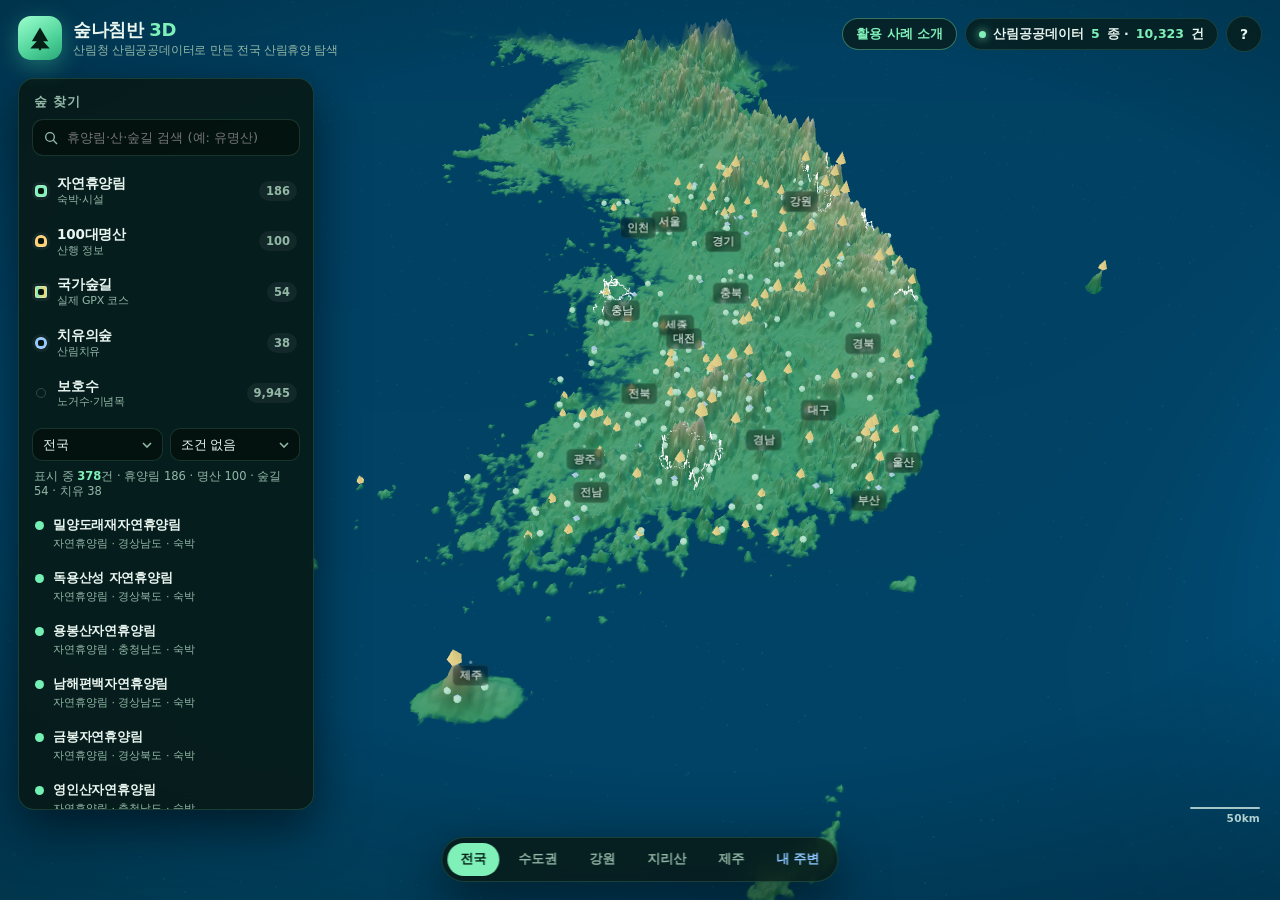
==== index.html @ 2f7f3344 "숲나침반 3D — 산림공공데이터 5종 기반 전국 산림휴양 3D 탐색 서비스" ====
<!DOCTYPE html>
<html lang="ko">
<head>
<meta charset="utf-8">
<meta name="viewport" content="width=device-width,initial-scale=1,viewport-fit=cover">
<title>숲나침반 3D — 전국 산림휴양 자원 탐색 | 산림공공데이터</title>
<meta name="description" content="산림청 산림공공데이터(자연휴양림·100대명산·치유의숲·국가숲길·보호수)를 실제 지형 위 3D 지도로 탐색하는 공공데이터 활용 서비스. 전국 1만여 건의 산림휴양 자원을 한 화면에서 비교하고 주변 숲을 찾아보세요.">
<meta name="theme-color" content="#06120e">
<meta property="og:title" content="숲나침반 3D — 전국 산림휴양 자원 탐색">
<meta property="og:description" content="산림청 산림공공데이터 5종, 전국 10,300여 건을 실제 지형 위 3D로. 휴양림·100대명산·치유의숲·국가숲길·보호수 탐색 서비스.">
<meta property="og:type" content="website">
<link rel="icon" href="data:image/svg+xml,%3Csvg xmlns='http://www.w3.org/2000/svg' viewBox='0 0 64 64'%3E%3Crect width='64' height='64' rx='14' fill='%230b1f18'/%3E%3Cpath d='M32 10 46 32H38l10 16H16l10-16h-8z' fill='%237ff0b8'/%3E%3C/svg%3E">
<link rel="stylesheet" href="styles.css">
</head>
<body>
<div id="app">
  <canvas id="scene" aria-label="대한민국 산림휴양 자원 3D 지도" role="img"></canvas>

  <header class="topbar">
    <div class="brand">
      <span class="brand-mark" aria-hidden="true">
        <svg viewBox="0 0 32 32" width="26" height="26"><path d="M16 3 26 20h-6l8 9H4l8-9H6z" fill="currentColor"/><rect x="14.6" y="27" width="2.8" height="4" fill="currentColor"/></svg>
      </span>
      <span class="brand-text">
        <b>숲나침반 <i>3D</i></b>
        <small>산림청 산림공공데이터로 만든 전국 산림휴양 탐색</small>
      </span>
    </div>
    <div class="top-actions">
      <button id="btnCase" class="chip chip-case" type="button">활용 사례 소개</button>
      <button id="btnData" class="chip chip-data" type="button">
        <span class="dot"></span><span class="chip-long">산림공공데이터 </span><b id="dataCountTop">5</b>종 · <b id="rowCountTop">10,300</b>건
      </button>
      <button id="btnHelp" class="chip" type="button" title="사용법">?</button>
    </div>
  </header>

  <aside id="panel" class="panel">
    <div class="panel-head">
      <h2>숲 찾기</h2>
      <button id="panelClose" class="icon-btn only-mobile" type="button" aria-label="닫기">✕</button>
    </div>

    <div class="search">
      <svg viewBox="0 0 24 24" width="16" height="16" aria-hidden="true"><circle cx="10.5" cy="10.5" r="6.5" fill="none" stroke="currentColor" stroke-width="2"/><path d="M15.5 15.5 21 21" stroke="currentColor" stroke-width="2"/></svg>
      <input id="search" type="search" placeholder="휴양림·산·숲길 검색 (예: 유명산)" autocomplete="off">
    </div>

    <div class="layer-block" id="layers">
      <label class="layer" data-kind="hyuyang">
        <input type="checkbox" checked><span class="sw sw-hyuyang"></span>
        <span class="ly-name">자연휴양림<em>숙박·시설</em></span><span class="ly-count" id="cntHyuyang">0</span>
      </label>
      <label class="layer" data-kind="myeongsan">
        <input type="checkbox" checked><span class="sw sw-myeongsan"></span>
        <span class="ly-name">100대명산<em>산행 정보</em></span><span class="ly-count" id="cntMyeongsan">0</span>
      </label>
      <label class="layer" data-kind="trail">
        <input type="checkbox" checked><span class="sw sw-trail"></span>
        <span class="ly-name">국가숲길<em>실제 GPX 코스</em></span><span class="ly-count" id="cntTrail">0</span>
      </label>
      <label class="layer" data-kind="healing">
        <input type="checkbox" checked><span class="sw sw-healing"></span>
        <span class="ly-name">치유의숲<em>산림치유</em></span><span class="ly-count" id="cntHealing">0</span>
      </label>
      <label class="layer" data-kind="tree">
        <input type="checkbox"><span class="sw sw-tree"></span>
        <span class="ly-name">보호수<em>노거수·기념목</em></span><span class="ly-count" id="cntTree">0</span>
      </label>
    </div>

    <div class="filter-row">
      <select id="sido" aria-label="시도 선택"><option value="">전국</option></select>
      <select id="extra" aria-label="추가 조건">
        <option value="">조건 없음</option>
      </select>
    </div>

    <div class="stat-line"><span id="statText">불러오는 중…</span></div>

    <ul id="resultList" class="results" aria-label="검색 결과"></ul>
  </aside>

  <div class="panel-toggle only-mobile">
    <button id="panelOpen" type="button">☰ 숲 찾기</button>
  </div>

  <section id="detail" class="detail" hidden aria-live="polite">
    <button id="detailClose" class="icon-btn" type="button" aria-label="닫기">✕</button>
    <div id="detailBody"></div>
  </section>

  <div class="presets" role="group" aria-label="카메라 이동">
    <button type="button" data-preset="all" class="active">전국</button>
    <button type="button" data-preset="capital">수도권</button>
    <button type="button" data-preset="gangwon">강원</button>
    <button type="button" data-preset="jiri">지리산</button>
    <button type="button" data-preset="jeju">제주</button>
    <button type="button" data-preset="me" class="me">내 주변</button>
  </div>

  <div id="hint" class="hint">드래그로 회전 · 휠/핀치로 확대 · 표식을 눌러 실제 데이터 확인</div>
  <div id="labels" class="labels" aria-hidden="true"></div>
  <div id="scalebar" class="scalebar"><i></i><b>100km</b></div>
  <div class="vignette" aria-hidden="true"></div>
  <div id="tooltip" class="tooltip" hidden></div>
  <div id="toast" class="toast" hidden></div>

  <div id="dataModal" class="modal" hidden>
    <div class="modal-card">
      <button id="dataClose" class="icon-btn" type="button" aria-label="닫기">✕</button>
      <h2>이 서비스에 쓴 산림공공데이터</h2>
      <p class="modal-sub">모든 수치는 원본 공개 데이터에서 직접 집계했습니다. 지형은 실제 표고(DEM)를 3D로 옮겼습니다.</p>
      <div id="dataList" class="data-list"></div>
      <p class="modal-foot">출처: 공공데이터포털(data.go.kr) · 산림청 개방데이터 · 이용조건: 공공누리 출처표시(제1유형) 기준 준수</p>
    </div>
  </div>

  <div id="caseModal" class="modal" hidden>
    <div class="modal-card">
      <button id="caseClose" class="icon-btn" type="button" aria-label="닫기">✕</button>
      <span class="modal-kicker">산림공공데이터 활용 사례 · 서비스형</span>
      <h2>숲나침반 3D</h2>
      <p class="modal-sub">산림청 산림공공데이터 5종을 실제 지형 위에 올려, 전국 산림휴양 자원을 한 화면에서 비교·탐색하는 웹 서비스입니다. 설치 없이 브라우저에서 바로 동작하며, 서버·유료 API 없이 정적 호스팅으로 운영됩니다.</p>

      <h4 class="case-h">활용한 데이터와 방식</h4>
      <ul class="case-list">
        <li><b>전국휴양림표준데이터</b>(표준데이터) — 186개 휴양림의 좌표·면적·수용인원·입장료·숙박가능여부·주요시설·관리기관·문의를 지도 표식과 상세 카드로</li>
        <li><b>숲나들e 100대명산 정보</b>(CSV) — 100개 산의 좌표·높이·난이도·산행시간·산행코스·교통을 표식과 상세로</li>
        <li><b>전국 치유의숲 좌표</b>(SHP 공간정보) — 38개 치유의숲 좌표를 지도에 투영</li>
        <li><b>국가숲길 코스</b>(GPX <b id="caseTrail">54</b>트랙) — 실제 GPS 궤적을 지형 위 3D 라인으로 그리고 구간 거리·누적 상승·고도 프로필을 계산</li>
        <li><b>전국보호수표준데이터</b>(표준데이터) — 9,945그루 노거수의 수종·수령·규격·소재지를 레이어로, 300년 이상 필터</li>
      </ul>
      <p class="case-p">파일데이터(CSV·JSON·SHP)와 공간데이터(GPX)를 내려받아 브라우저에서 직접 파싱합니다. 좌표계가 다른 SHP(UTM-K)는 WGS84로 변환했고, 등산로·산 정보는 원본 좌표를 그대로 씁니다.</p>

      <h4 class="case-h">활용 내용과 효과</h4>
      <ul class="case-list">
        <li><b>흩어져 있던 4개 사이트를 한 화면으로.</b> 숲나들e·산림청·지자체 자료를 각각 검색해야 했던 휴양림·명산·치유의숲·숲길을 한 지도에서 함께 비교합니다.</li>
        <li><b>“어디로 갈까”를 지도 위에서 5초에.</b> 시도·숙박가능·입장료 무료·난이도·보호수 수령 필터로 조건에 맞는 숲만 남기고, 표식을 누르면 원본 값이 그대로 열립니다.</li>
        <li><b>거리·고도를 실제 지형으로.</b> 실제 표고(DEM) 위에 표식을 올려 해발·산세를 눈으로 확인하고, 숲길은 구간 거리와 고도 그래프까지 자동 계산합니다.</li>
        <li><b>아이와 함께 가는 가족에게.</b> 숙박 가능한 휴양림과 난이도 낮은 명산을 한 번에 걸러 가족 나들이 후보를 좁힐 수 있습니다.</li>
        <li><b>운영 부담 0원.</b> 정적 파일만으로 동작해 서버·API 키·유지비가 없고, 스마트폰 브라우저에서도 같은 화면을 씁니다.</li>
      </ul>

      <h4 class="case-h">데이터 이용자 관점의 개선 아이디어</h4>
      <ul class="case-list">
        <li><b>등산로 표준데이터에 좌표를.</b> 전국등산로표준데이터(404개 노선)는 산명·난이도·거리는 있지만 경로 좌표가 없어 지도에 그릴 수 없습니다. GPX·SHP 링크 컬럼을 표준 항목으로 넣어 주시면 노선 단위 탐색이 가능해집니다.</li>
        <li><b>휴양림 표준데이터의 좌표·갱신 정합성.</b> 186건 중 일부는 좌표 정밀도가 낮거나 갱신일이 오래되어, 위치 정확도 확인(지오코딩 검증)과 기준일자 필수화가 필요합니다.</li>
        <li><b>데이터 간 식별자 연결.</b> 휴양림·명산·숲길이 서로 다른 코드 체계를 써서 같은 숲을 함께 묶기 어렵습니다. 기관 코드 체계를 공유하면 “이 산 근처 휴양림·숲길” 같은 결합 서비스가 쉬워집니다.</li>
        <li><b>실시간 정보의 파일 제공.</b> 산불·산사태·입산통제 정보가 API 키 발급 없이도 파일로 주기 갱신되면, 본 서비스처럼 키 없는 정적 서비스에서도 안전 정보를 함께 보여줄 수 있습니다.</li>
      </ul>
      <p class="modal-foot">기획·개발 김재동 · 2026.11 · 데이터 출처: 공공데이터포털(data.go.kr), 산림청 개방데이터 · 이용조건: 공공누리 출처표시</p>
    </div>
  </div>

  <div id="helpModal" class="modal" hidden>
    <div class="modal-card narrow">
      <button id="helpClose" class="icon-btn" type="button" aria-label="닫기">✕</button>
      <h2>숲나침반 3D 사용법</h2>
      <p class="modal-sub">산림청 산림공공데이터로 만든 전국 산림휴양 탐색 지도입니다.</p>
      <ol class="help-list">
        <li><b>지도를 돌려 보세요.</b> 드래그로 회전, 휠·두 손가락으로 확대합니다.</li>
        <li><b>표식을 누르면</b> 실제 공개데이터 값(시설·요금·난이도·산행코스·수령)이 열립니다.</li>
        <li><b>왼쪽에서 레이어와 시도를 좁히면</b> 지도와 목록이 함께 걸러집니다.</li>
        <li><b>국가숲길</b>은 실제 GPX 트랙을 지형에 얹었습니다. 눌러서 코스별 거리·누적 상승·고도 그래프를 보세요.</li>
        <li><b>내 주변</b>은 브라우저 위치 권한을 허용할 때 50km 안의 숲을 찾아 줍니다.</li>
      </ol>
      <p class="modal-foot">데이터 기준일은 항목별로 표시되며, 원본은 공공데이터포털에서 갱신됩니다.</p>
    </div>
  </div>

  <noscript><p class="noscript">이 서비스는 WebGL 3D 지도를 사용합니다. JavaScript를 켜 주세요.</p></noscript>
</div>
<script src="vendor/three.min.js"></script>
<script src="app.js"></script>
</body>
</html>
---- styles.css ----
:root{
  --bg:#05100c;
  --bg2:#0a1d16;
  --panel:rgba(8,24,19,.86);
  --panel-solid:#081813;
  --line:rgba(122,232,182,.16);
  --line-strong:rgba(122,232,182,.34);
  --text:#e9f6ef;
  --muted:#93b8a6;
  --mint:#7ff0b8;
  --mint-dim:#4fbf8d;
  --gold:#ffcf6e;
  --blue:#8ec6ff;
  --tree:#cdef9a;
  --radius:16px;
  --shadow:0 18px 50px rgba(0,0,0,.55);
  --font:-apple-system,BlinkMacSystemFont,"Apple SD Gothic Neo","Malgun Gothic","맑은 고딕",Pretendard,"Noto Sans KR",system-ui,sans-serif;
}
*{box-sizing:border-box}
[hidden]{display:none!important}
html,body{height:100%}
body{
  margin:0;background:
    radial-gradient(1200px 700px at 68% -10%, #123528 0%, transparent 60%),
    radial-gradient(900px 600px at 8% 100%, #0d2a20 0%, transparent 65%),
    linear-gradient(180deg,#061410 0%, #04100b 100%);
  color:var(--text);font-family:var(--font);-webkit-font-smoothing:antialiased;
  overflow:hidden;
}
#app{position:fixed;inset:0;overflow:hidden}
#scene{position:absolute;inset:0;width:100%;height:100%;display:block;touch-action:none;cursor:grab}
#scene:active{cursor:grabbing}

/* ------- top bar ------- */
.topbar{
  position:absolute;top:0;left:0;right:0;display:flex;justify-content:space-between;align-items:flex-start;
  padding:16px 18px;pointer-events:none;z-index:20;
}
.topbar>*{pointer-events:auto}
.brand{display:flex;gap:11px;align-items:center}
.brand-mark{
  width:44px;height:44px;border-radius:13px;display:grid;place-items:center;color:#042016;
  background:linear-gradient(150deg,#9dffcd,#4fd39a 60%,#2aa877);box-shadow:0 6px 22px rgba(80,220,160,.35);
}
.brand-text{display:flex;flex-direction:column;line-height:1.22}
.brand-text b{font-size:18px;letter-spacing:-.4px}
.brand-text b i{font-style:normal;color:var(--mint);font-weight:800}
.brand-text small{color:var(--muted);font-size:11.5px;letter-spacing:-.2px;margin-top:2px}
.top-actions{display:flex;gap:8px;align-items:center}
.chip{
  appearance:none;border:1px solid var(--line);background:rgba(8,26,20,.72);color:var(--text);
  padding:9px 13px;border-radius:999px;font:600 12.5px/1 var(--font);cursor:pointer;
  backdrop-filter:blur(10px);transition:.18s;display:inline-flex;align-items:center;gap:7px;
}
.chip:hover{border-color:var(--line-strong);background:rgba(14,42,32,.85)}
.chip b{color:var(--mint)}
.chip-data .dot{width:7px;height:7px;border-radius:50%;background:var(--mint);box-shadow:0 0 10px var(--mint)}
#btnHelp{width:36px;height:36px;justify-content:center;padding:0;font-size:14px}

/* ------- left panel ------- */
.panel{
  position:absolute;left:18px;top:78px;width:296px;max-height:calc(100% - 168px);
  background:var(--panel);border:1px solid var(--line);border-radius:var(--radius);
  box-shadow:var(--shadow);backdrop-filter:blur(16px);z-index:18;
  display:flex;flex-direction:column;overflow:hidden;
}
.panel-head{display:flex;align-items:center;justify-content:space-between;padding:14px 15px 8px}
.panel-head h2{margin:0;font-size:13px;letter-spacing:.06em;color:var(--muted);font-weight:700;text-transform:uppercase}
.icon-btn{
  appearance:none;border:1px solid var(--line);background:rgba(255,255,255,.03);color:var(--muted);
  width:28px;height:28px;border-radius:9px;cursor:pointer;font-size:13px;line-height:1;display:grid;place-items:center;
}
.icon-btn:hover{color:var(--text);border-color:var(--line-strong)}
.search{position:relative;margin:0 13px 10px}
.search svg{position:absolute;left:11px;top:50%;transform:translateY(-50%);color:var(--muted)}
.search input{
  width:100%;padding:10px 10px 10px 34px;border-radius:11px;border:1px solid var(--line);
  background:rgba(3,15,11,.7);color:var(--text);font:500 13px var(--font);outline:none;
}
.search input:focus{border-color:var(--mint-dim);box-shadow:0 0 0 3px rgba(127,240,184,.1)}
.layer-block{padding:0 8px;display:flex;flex-direction:column;gap:1px}
.layer{
  display:flex;align-items:center;gap:10px;padding:9px 8px;border-radius:11px;cursor:pointer;transition:.15s;
}
.layer:hover{background:rgba(127,240,184,.06)}
.layer input{appearance:none;width:0;height:0;position:absolute}
.sw{width:12px;height:12px;border-radius:4px;border:1px solid rgba(255,255,255,.28);position:relative;flex:0 0 auto;transition:.15s}
.layer input:checked+.sw{box-shadow:0 0 0 3px rgba(255,255,255,.05)}
.layer input:checked+.sw::after{content:"";position:absolute;inset:2px;border-radius:2px;background:#04140e}
.sw-hyuyang{background:var(--mint)}
.sw-myeongsan{background:var(--gold);border-radius:50% 50% 4px 4px}
.sw-trail{background:linear-gradient(90deg,#7ff0b8,#ffcf6e);border-radius:2px}
.sw-healing{background:var(--blue);border-radius:50%}
.sw-tree{background:var(--tree);border-radius:50%;transform:scale(.82)}
.layer input:not(:checked)+.sw{background:transparent!important;border-color:rgba(255,255,255,.22)}
.layer input:not(:checked)+.sw::after{display:none}
.ly-name{display:flex;flex-direction:column;font-size:13.5px;font-weight:600;line-height:1.25;flex:1;letter-spacing:-.2px}
.ly-name em{font-style:normal;font-size:11px;color:var(--muted);font-weight:500;margin-top:1px}
.ly-count{font:600 11.5px var(--font);color:var(--muted);background:rgba(255,255,255,.05);padding:3px 7px;border-radius:999px}
.filter-row{display:flex;gap:7px;padding:10px 13px 6px}
.filter-row select{
  flex:1;min-width:0;appearance:none;background:rgba(3,15,11,.75) url("data:image/svg+xml,%3Csvg xmlns='http://www.w3.org/2000/svg' width='10' height='6'%3E%3Cpath d='M1 1l4 4 4-4' stroke='%2393b8a6' fill='none' stroke-width='1.6'/%3E%3C/svg%3E") no-repeat right 10px center;
  border:1px solid var(--line);color:var(--text);border-radius:10px;padding:8px 24px 8px 10px;font:500 12.5px var(--font);
}
.filter-row select:focus{outline:none;border-color:var(--mint-dim)}
.stat-line{padding:2px 15px 8px;font:500 11.5px var(--font);color:var(--muted)}
.stat-line b{color:var(--mint);font-weight:700}
.results{list-style:none;margin:0;padding:0 8px 12px;overflow:auto;flex:1;min-height:0}
.results li{
  display:flex;gap:9px;align-items:flex-start;padding:9px 8px;border-radius:10px;cursor:pointer;transition:.14s;
}
.results li:hover{background:rgba(127,240,184,.08)}
.results .r-dot{width:9px;height:9px;border-radius:50%;margin-top:5px;flex:0 0 auto}
.results .r-main{min-width:0;flex:1}
.results .r-name{display:block;font-size:13px;font-weight:600;letter-spacing:-.2px;white-space:nowrap;overflow:hidden;text-overflow:ellipsis}
.results .r-sub{display:block;font-size:11px;color:var(--muted);margin-top:2px;white-space:nowrap;overflow:hidden;text-overflow:ellipsis}
.results .r-empty{padding:14px 10px;color:var(--muted);font-size:12.5px;line-height:1.5}

/* ------- detail ------- */
.detail{
  position:absolute;right:18px;top:78px;width:352px;max-height:calc(100% - 168px);overflow:auto;
  background:var(--panel);border:1px solid var(--line);border-radius:var(--radius);
  box-shadow:var(--shadow);backdrop-filter:blur(16px);z-index:19;padding:16px 17px 18px;
  animation:slideIn .22s ease-out;
}
@keyframes slideIn{from{opacity:0;transform:translateX(14px)}to{opacity:1;transform:none}}
.detail h3{margin:0 0 3px;font-size:19px;letter-spacing:-.5px;padding-right:26px}
.detail .kicker{display:inline-flex;align-items:center;gap:6px;font:700 10.5px var(--font);letter-spacing:.08em;text-transform:uppercase;color:#062018;background:var(--mint);padding:4px 8px;border-radius:6px;margin-bottom:9px}
.kicker.k-myeongsan{background:var(--gold)}
.kicker.k-trail{background:linear-gradient(90deg,#9dffcd,#ffe0a3)}
.kicker.k-healing{background:var(--blue)}
.kicker.k-tree{background:var(--tree)}
.detail .sub{color:var(--muted);font-size:12.5px;line-height:1.5;margin:0 0 12px}
.kv{display:grid;grid-template-columns:78px 1fr;gap:7px 10px;font-size:12.8px;line-height:1.5;margin:0 0 12px}
.kv dt{color:var(--muted);font-weight:600}
.kv dd{margin:0;word-break:break-word}
.kv dd a{color:var(--mint);text-decoration:none;border-bottom:1px dotted rgba(127,240,184,.5)}
.detail h4{margin:16px 0 7px;font-size:12px;letter-spacing:.04em;color:var(--mint);font-weight:700}
.detail p{margin:0 0 9px;font-size:12.8px;line-height:1.62;color:#d3e7dc;white-space:pre-wrap;word-break:break-word}
.chips{display:flex;flex-wrap:wrap;gap:5px;margin:0 0 12px}
.chips span{font-size:11.5px;padding:4px 8px;border-radius:7px;background:rgba(127,240,184,.1);border:1px solid rgba(127,240,184,.18);color:#cdeedc}
.profile{width:100%;height:74px;display:block;margin:2px 0 6px}
.profile-meta{display:flex;justify-content:space-between;font-size:11px;color:var(--muted);margin-bottom:12px}
.src{margin-top:14px;padding-top:10px;border-top:1px dashed var(--line);font-size:11px;color:var(--muted);line-height:1.5}
.detail-actions{display:flex;gap:7px;margin-top:12px;flex-wrap:wrap}
.detail-actions a,.detail-actions button{
  flex:1;min-width:120px;text-align:center;text-decoration:none;font:600 12.5px var(--font);
  padding:9px 10px;border-radius:10px;border:1px solid var(--line);background:rgba(255,255,255,.04);color:var(--text);cursor:pointer;
}
.detail-actions a:hover,.detail-actions button:hover{border-color:var(--line-strong);background:rgba(127,240,184,.12)}

/* ------- presets & hints ------- */
.presets{
  position:absolute;left:50%;bottom:18px;transform:translateX(-50%);display:flex;gap:6px;
  background:rgba(8,24,19,.8);border:1px solid var(--line);border-radius:999px;padding:5px;
  backdrop-filter:blur(12px);z-index:17;box-shadow:var(--shadow);max-width:calc(100% - 32px);overflow:auto;
}
.presets button{
  appearance:none;border:0;background:transparent;color:var(--muted);font:600 12.5px var(--font);
  padding:8px 13px;border-radius:999px;cursor:pointer;white-space:nowrap;transition:.15s;
}
.presets button:hover{color:var(--text);background:rgba(255,255,255,.06)}
.presets button.active{background:var(--mint);color:#042016}
.presets button.me{color:var(--blue)}
.presets button.me.active{background:var(--blue);color:#04202b}
.hint{
  position:absolute;left:50%;bottom:74px;transform:translateX(-50%);font-size:11.5px;color:var(--muted);
  background:rgba(4,16,11,.6);padding:6px 12px;border-radius:999px;border:1px solid var(--line);
  transition:opacity .6s;pointer-events:none;z-index:16;white-space:nowrap;max-width:calc(100% - 40px);overflow:hidden;text-overflow:ellipsis;
}
.hint.gone{opacity:0}
.tooltip{
  position:absolute;z-index:30;pointer-events:none;background:rgba(3,16,11,.94);border:1px solid var(--line-strong);
  color:var(--text);font:600 12px var(--font);padding:6px 9px;border-radius:8px;transform:translate(-50%,-135%);
  white-space:nowrap;box-shadow:0 8px 22px rgba(0,0,0,.5);
}
.tooltip small{display:block;color:var(--muted);font-weight:500;margin-top:2px}
.toast{
  position:absolute;left:50%;top:78px;transform:translateX(-50%);z-index:40;
  background:rgba(6,22,16,.95);border:1px solid var(--line-strong);color:var(--text);
  font:600 12.5px var(--font);padding:10px 14px;border-radius:11px;box-shadow:var(--shadow);
}
.noscript{position:absolute;inset:auto 0 40% 0;text-align:center;color:var(--muted)}

/* ------- modals ------- */
.modal{position:absolute;inset:0;z-index:50;background:rgba(2,10,7,.72);backdrop-filter:blur(6px);display:grid;place-items:center;padding:20px}
.modal-card{
  position:relative;width:min(680px,100%);max-height:min(80vh,720px);overflow:auto;background:var(--panel-solid);
  border:1px solid var(--line);border-radius:20px;padding:26px 26px 20px;box-shadow:var(--shadow);
}
.modal-card.narrow{width:min(520px,100%)}
.modal-card h2{margin:0 0 6px;font-size:19px;letter-spacing:-.4px}
.modal-sub{margin:0 0 16px;color:var(--muted);font-size:12.5px;line-height:1.55}
.modal-card .icon-btn{position:absolute;right:16px;top:16px}
.data-list{display:flex;flex-direction:column;gap:9px}
.data-row{border:1px solid var(--line);border-radius:12px;padding:11px 13px;background:rgba(255,255,255,.02)}
.data-row .d-top{display:flex;justify-content:space-between;gap:10px;align-items:baseline}
.data-row .d-name{font-size:13.5px;font-weight:700;letter-spacing:-.2px}
.data-row .d-rows{font:700 11.5px var(--font);color:var(--mint);white-space:nowrap}
.data-row .d-meta{font-size:11.5px;color:var(--muted);margin-top:4px;line-height:1.5}
.data-row .d-use{font-size:11.5px;color:#cdeedc;margin-top:5px;line-height:1.5}
.modal-foot{margin:14px 0 0;font-size:11px;color:var(--muted);line-height:1.55}
.help-list{margin:6px 0 0;padding-left:18px;font-size:13px;line-height:1.8;color:#d3e7dc}
.help-list b{color:var(--mint)}

/* ------- responsive ------- */
.only-mobile{display:none}
@media (max-width:900px){
  .detail{width:min(340px,calc(100% - 36px))}
}
@media (max-width:760px){
  .only-mobile{display:grid}
  .brand-text small{display:none}
  .brand-text b{font-size:16px}
  .topbar{padding:12px 13px}
  .chip-data{padding:8px 11px;font-size:11.5px}
  #btnHelp{display:none}
  .panel{
    left:0;right:0;bottom:0;top:auto;width:100%;max-height:72%;border-radius:20px 20px 0 0;
    transform:translateY(calc(100% - 0px));transition:transform .25s ease;padding-bottom:env(safe-area-inset-bottom);
  }
  .panel.open{transform:translateY(0)}
  .panel-toggle{position:absolute;left:50%;bottom:78px;transform:translateX(-50%);z-index:18}
  #panelOpen{
    appearance:none;border:1px solid var(--line-strong);background:rgba(8,26,20,.9);color:var(--text);
    font:600 12.5px var(--font);padding:9px 16px;border-radius:999px;backdrop-filter:blur(10px);box-shadow:var(--shadow);
  }
  .panel[hidden]{display:flex}
  .detail{
    left:8px;right:8px;top:auto;bottom:0;width:auto;max-height:64%;border-radius:18px 18px 0 0;z-index:25;
  }
  .presets{bottom:14px;padding:4px;gap:3px}
  .presets button{padding:7px 11px;font-size:12px}
  .hint{display:none}
  .results{max-height:34vh}
}
@media (max-width:420px){
  .ly-name em{display:none}
}

/* case modal */
.modal-kicker{
  display:inline-block;font:700 10.5px var(--font);letter-spacing:.09em;text-transform:uppercase;
  color:#052018;background:var(--mint);padding:5px 9px;border-radius:6px;margin-bottom:10px;
}
.chip-case{color:var(--mint);border-color:rgba(127,240,184,.4)}
.case-h{margin:20px 0 8px;font-size:13px;color:var(--mint);font-weight:800;letter-spacing:-.1px}
.case-list{margin:0 0 6px;padding-left:17px;font-size:12.8px;line-height:1.72;color:#d5e9de}
.case-list li{margin-bottom:5px}
.case-list b{color:#eafff4}
.case-p{margin:6px 0 0;font-size:12.5px;line-height:1.7;color:var(--muted)}
.course-text{font-size:12px;color:#c6ddd2}
@media (max-width:560px){.chip-case{display:none}}

/* map labels + scale bar + vignette */
.labels{position:absolute;inset:0;pointer-events:none;z-index:4;overflow:hidden}
.map-label{
  position:absolute;left:0;top:0;font:600 11px var(--font);color:rgba(232,248,240,.9);
  letter-spacing:.02em;text-shadow:0 1px 6px rgba(0,0,0,.9),0 0 2px rgba(0,0,0,.9);
  transition:opacity .3s;white-space:nowrap;
}
.map-label::before{
  content:"";position:absolute;left:50%;top:-5px;width:3px;height:3px;border-radius:50%;
  background:rgba(255,255,255,.55);transform:translateX(-50%);
}
.scalebar{
  position:absolute;right:20px;bottom:76px;z-index:6;pointer-events:none;
  display:flex;flex-direction:column;align-items:flex-end;gap:3px;
}
.scalebar i{display:block;height:2px;background:rgba(220,245,235,.75);border-radius:2px;width:100%}
.scalebar b{font:600 10.5px var(--font);color:rgba(220,245,235,.8);letter-spacing:.02em}
.vignette{
  position:absolute;inset:0;z-index:3;pointer-events:none;
  background:radial-gradient(120% 90% at 55% 45%,transparent 45%,rgba(2,10,8,.55) 100%);
}
@media (max-width:760px){.scalebar{bottom:70px;right:14px}.map-label{font-size:10px}}

.map-label{
  background:rgba(3,14,10,.42);border:1px solid rgba(180,235,210,.12);
  padding:2px 6px;border-radius:5px;font-size:11px;letter-spacing:.01em;
  backdrop-filter:blur(2px);
}

@media (max-width:760px){
  .chip-long{display:none}
  .chip-data{font-size:11px;padding:7px 10px}
  .brand-text b{font-size:15px}
  .brand-mark{width:38px;height:38px;border-radius:11px}
  .panel-toggle{left:14px;transform:none;bottom:66px}
  #panelOpen{padding:8px 14px;font-size:12px}
}
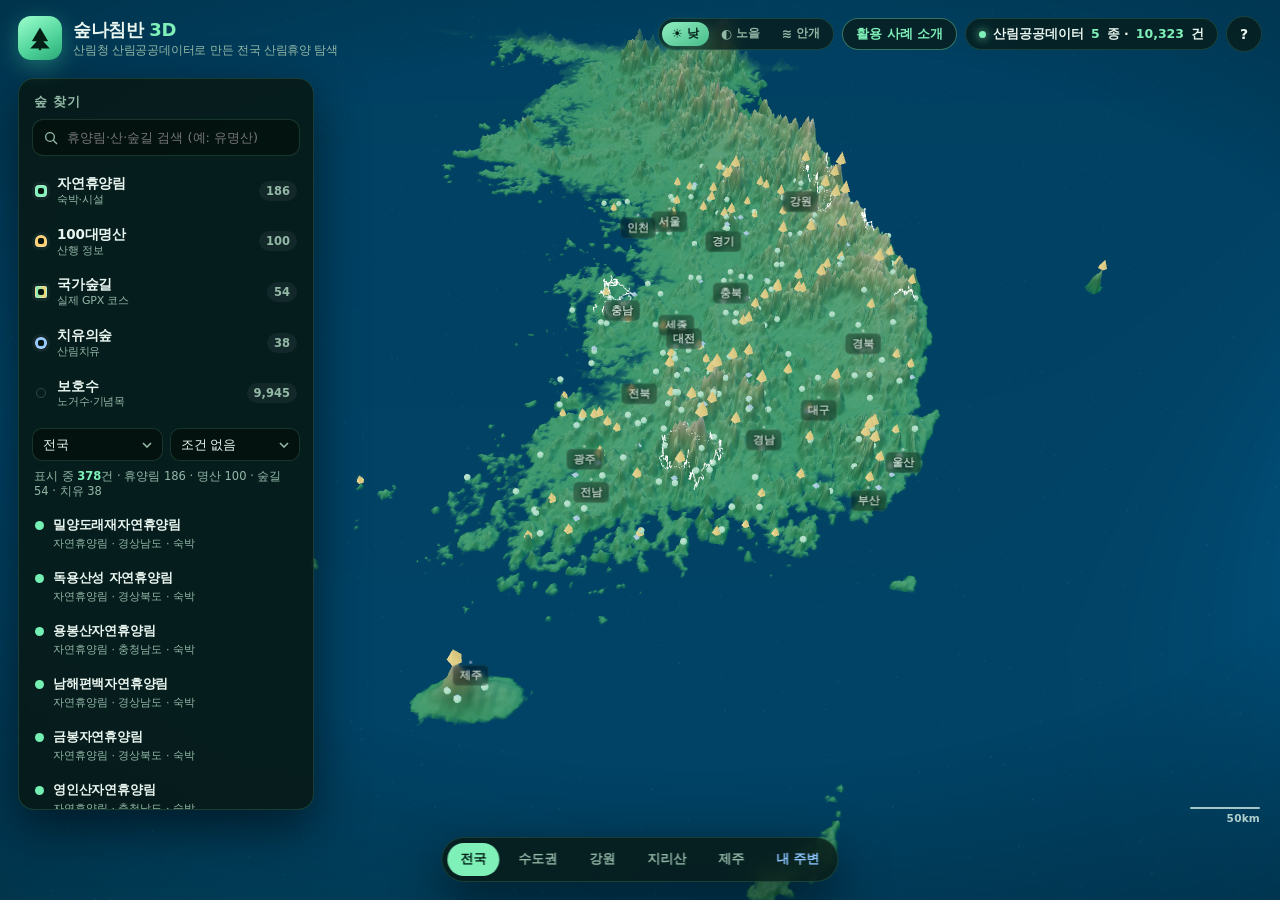
==== commit fe9d866a: "숲나침반 3D — 포인트 클릭 이름 배지·상세, 반경 연계 탐색, 국가숲길 3D 코스 비행, 조명/등고선 모드 추가" ====
--- a/index.html
+++ b/index.html
@@ -27,6 +27,11 @@
       </span>
     </div>
     <div class="top-actions">
+      <div class="moods" role="group" aria-label="3D 분위기·조명">
+        <button type="button" data-mood="day" class="on" title="맑은 낮"><i>☀</i><span>낮</span></button>
+        <button type="button" data-mood="sunset" title="황금 노을"><i>◐</i><span>노을</span></button>
+        <button type="button" data-mood="mist" title="산림 안개 · 등고선 강조"><i>≋</i><span>안개</span></button>
+      </div>
       <button id="btnCase" class="chip chip-case" type="button">활용 사례 소개</button>
       <button id="btnData" class="chip chip-data" type="button">
         <span class="dot"></span><span class="chip-long">산림공공데이터 </span><b id="dataCountTop">5</b>종 · <b id="rowCountTop">10,300</b>건
@@ -99,11 +104,33 @@
     <button type="button" data-preset="me" class="me">내 주변</button>
   </div>
 
-  <div id="hint" class="hint">드래그로 회전 · 휠/핀치로 확대 · 표식을 눌러 실제 데이터 확인</div>
+  <div id="hint" class="hint">드래그로 회전 · 휠/핀치로 확대 · 표식을 누르면 이름과 상세가 열립니다</div>
   <div id="labels" class="labels" aria-hidden="true"></div>
   <div id="scalebar" class="scalebar"><i></i><b>100km</b></div>
   <div class="vignette" aria-hidden="true"></div>
+  <div id="pin" class="pin" hidden aria-hidden="true"></div>
   <div id="tooltip" class="tooltip" hidden></div>
+
+  <div id="flyHud" class="fly-hud" hidden>
+    <div class="fly-head">
+      <span class="fly-kicker">3D 코스 비행 · GPX</span>
+      <b id="flyName">—</b>
+      <span class="fly-btns">
+        <button id="flyPause" type="button">일시정지</button>
+        <button id="flyStop" type="button" class="fly-stop">종료</button>
+      </span>
+    </div>
+    <div class="fly-stats">
+      <div><em>진행 거리</em><b id="flyDist">-</b></div>
+      <div><em>현재 고도</em><b id="flyEle">-</b></div>
+      <div><em>남은 거리</em><b id="flyLeft">-</b></div>
+      <div><em>진행률</em><b id="flyPct">0%</b></div>
+    </div>
+    <div class="fly-graph">
+      <svg id="flySpark" viewBox="0 0 320 64" preserveAspectRatio="none" aria-hidden="true"></svg>
+      <span class="fly-cursor" id="flyCursor"></span>
+    </div>
+  </div>
   <div id="toast" class="toast" hidden></div>
 
   <div id="dataModal" class="modal" hidden>
@@ -140,6 +167,9 @@
         <li><b>거리·고도를 실제 지형으로.</b> 실제 표고(DEM) 위에 표식을 올려 해발·산세를 눈으로 확인하고, 숲길은 구간 거리와 고도 그래프까지 자동 계산합니다.</li>
         <li><b>아이와 함께 가는 가족에게.</b> 숙박 가능한 휴양림과 난이도 낮은 명산을 한 번에 걸러 가족 나들이 후보를 좁힐 수 있습니다.</li>
         <li><b>운영 부담 0원.</b> 정적 파일만으로 동작해 서버·API 키·유지비가 없고, 스마트폰 브라우저에서도 같은 화면을 씁니다.</li>
+        <li><b>표식을 누르면 이름 배지 + 상세 카드.</b> 지도 위 어느 표식이든(보호수 포함 5개 레이어) 이름·원본 값이 바로 뜨고, 그 지점 반경 20km의 휴양림·명산·치유의숲·보호수가 함께 정리됩니다.</li>
+        <li><b>국가숲길 3D 코스 비행.</b> 실제 GPX 궤적을 따라 카메라가 능선을 타고 날며 현재 고도·진행 거리·고도 프로필 커서가 실시간으로 움직입니다.</li>
+        <li><b>분위기·등고선 모드.</b> 맑은 낮 · 황금 노을 · 산림 안개(100m 등고선 강조)로 같은 데이터를 다르게 읽습니다.</li>
       </ul>
 
       <h4 class="case-h">데이터 이용자 관점의 개선 아이디어</h4>
@@ -160,9 +190,11 @@
       <p class="modal-sub">산림청 산림공공데이터로 만든 전국 산림휴양 탐색 지도입니다.</p>
       <ol class="help-list">
         <li><b>지도를 돌려 보세요.</b> 드래그로 회전, 휠·두 손가락으로 확대합니다.</li>
-        <li><b>표식을 누르면</b> 실제 공개데이터 값(시설·요금·난이도·산행코스·수령)이 열립니다.</li>
+        <li><b>표식을 누르면</b> 표식 위에 이름 배지가 뜨고, 실제 공개데이터 값(시설·요금·난이도·산행코스·수령)이 상세 카드로 열립니다.</li>
         <li><b>왼쪽에서 레이어와 시도를 좁히면</b> 지도와 목록이 함께 걸러집니다.</li>
-        <li><b>국가숲길</b>은 실제 GPX 트랙을 지형에 얹었습니다. 눌러서 코스별 거리·누적 상승·고도 그래프를 보세요.</li>
+        <li><b>국가숲길</b>은 실제 GPX 트랙을 지형에 얹었습니다. 상세의 <b>🛩 3D 코스 비행</b>을 누르면 능선을 따라 카메라가 날며 고도·진행 거리가 실시간으로 바뀝니다.</li>
+        <li><b>오른쪽 위 분위기 버튼</b>으로 맑은 낮 · 황금 노을 · 산림 안개(100m 등고선 강조)를 바꿔 볼 수 있습니다.</li>
+        <li><b>아무 표식이나 누르면</b> 반경 20km 링이 지형 위에 퍼지고, 그 안의 휴양림·명산·치유의숲·보호수가 상세 카드에 함께 정리됩니다(10·50km로 변경 가능).</li>
         <li><b>내 주변</b>은 브라우저 위치 권한을 허용할 때 50km 안의 숲을 찾아 줍니다.</li>
       </ol>
       <p class="modal-foot">데이터 기준일은 항목별로 표시되며, 원본은 공공데이터포털에서 갱신됩니다.</p>
--- a/styles.css
+++ b/styles.css
@@ -289,3 +289,122 @@
   .panel-toggle{left:14px;transform:none;bottom:66px}
   #panelOpen{padding:8px 14px;font-size:12px}
 }
+
+/* ------- 3D 분위기 전환 (맑은 낮 / 황금 노을 / 산림 안개) ------- */
+.moods{display:flex;gap:2px;padding:3px;border:1px solid var(--line);border-radius:999px;background:rgba(8,26,20,.72);backdrop-filter:blur(10px)}
+.moods button{
+  appearance:none;border:0;background:transparent;color:var(--muted);font:600 11.5px var(--font);
+  padding:6px 10px;border-radius:999px;cursor:pointer;display:inline-flex;align-items:center;gap:4px;transition:.16s;line-height:1;
+}
+.moods button i{font-style:normal;font-size:12.5px}
+.moods button:hover{color:var(--text)}
+.moods button.on{background:linear-gradient(150deg,rgba(157,255,205,.92),rgba(79,211,154,.86));color:#04241a;box-shadow:0 4px 14px rgba(80,220,160,.28)}
+
+/* ------- 3D 포인트 위 이름 배지 ------- */
+.pin{
+  position:absolute;left:0;top:0;z-index:26;pointer-events:none;transform:translate(-50%,-100%);
+  display:flex;flex-direction:column;gap:1px;padding:6px 11px 7px;border-radius:10px;
+  background:rgba(4,20,14,.93);border:1px solid var(--line-strong);box-shadow:0 10px 26px rgba(0,0,0,.55);
+  white-space:nowrap;opacity:0;transition:opacity .16s;
+}
+.pin.show{opacity:1}
+.pin b{font:700 12.5px var(--font);letter-spacing:-.2px;color:#f2fff8}
+.pin small{font:600 10.5px var(--font);color:var(--muted);letter-spacing:.01em}
+.pin .pin-chip{font:700 9px var(--font);letter-spacing:.07em;color:#04241a;background:var(--mint);border-radius:4px;padding:2px 5px;margin-right:5px;vertical-align:1px;display:inline-block}
+.pin::after{
+  content:"";position:absolute;left:50%;bottom:-5px;width:9px;height:9px;background:rgba(4,20,14,.93);
+  border-right:1px solid var(--line-strong);border-bottom:1px solid var(--line-strong);
+  transform:translateX(-50%) rotate(45deg);
+}
+.pin.k-myeongsan .pin-chip{background:var(--gold)}
+.pin.k-healing .pin-chip{background:var(--blue)}
+.pin.k-tree .pin-chip{background:var(--tree)}
+.pin.k-trail .pin-chip{background:#bfe9d0}
+.pin.hover{border-color:rgba(122,232,182,.55);padding:5px 9px;background:rgba(4,20,14,.88)}
+
+/* ------- 국가숲길 3D 코스 비행 HUD ------- */
+.fly-hud{
+  position:absolute;left:50%;bottom:72px;transform:translateX(-50%);z-index:28;width:min(560px,calc(100% - 26px));
+  background:linear-gradient(180deg,rgba(6,26,20,.95),rgba(4,18,13,.97));border:1px solid var(--line-strong);
+  border-radius:16px;box-shadow:var(--shadow);padding:12px 14px 10px;backdrop-filter:blur(14px);
+  animation:slideUp .26s ease-out;
+}
+@keyframes slideUp{from{opacity:0;transform:translate(-50%,12px)}to{opacity:1;transform:translateX(-50%)}}
+.fly-head{display:flex;align-items:center;gap:9px;margin-bottom:9px}
+.fly-kicker{
+  font:700 9px var(--font);letter-spacing:.1em;text-transform:uppercase;color:#04241a;
+  background:linear-gradient(90deg,#9dffcd,#ffe0a3);padding:4px 7px;border-radius:5px;white-space:nowrap;
+}
+.fly-head b{font-size:13.5px;letter-spacing:-.3px;flex:1;overflow:hidden;text-overflow:ellipsis;white-space:nowrap}
+.fly-btns{display:flex;gap:6px}
+.fly-btns button{
+  appearance:none;border:1px solid var(--line);background:rgba(255,255,255,.05);color:var(--text);
+  font:600 11.5px var(--font);padding:5px 10px;border-radius:8px;cursor:pointer;
+}
+.fly-btns button:hover{border-color:var(--line-strong);background:rgba(127,240,184,.14)}
+.fly-btns .fly-stop{color:#ffd9c9;border-color:rgba(255,160,120,.34)}
+.fly-stats{display:grid;grid-template-columns:repeat(4,1fr);gap:8px;margin-bottom:6px}
+.fly-stats em{display:block;font-style:normal;font:600 9px var(--font);letter-spacing:.06em;text-transform:uppercase;color:var(--muted)}
+.fly-stats b{font:700 13px var(--font);color:#eafff4;letter-spacing:-.2px}
+.fly-graph{position:relative;height:54px}
+.fly-graph svg{width:100%;height:54px;display:block;overflow:visible}
+.fly-cursor{
+  position:absolute;top:6px;bottom:0;left:0;width:2px;background:var(--mint);border-radius:2px;
+  box-shadow:0 0 12px var(--mint);transition:left .06s linear;
+}
+.fly-cursor::after{content:"";position:absolute;left:50%;top:-4px;width:8px;height:8px;border-radius:50%;background:var(--mint);transform:translateX(-50%);box-shadow:0 0 12px var(--mint)}
+
+/* ------- 선택 지점 반경 연계 탐색 ------- */
+.near{margin-top:15px;padding-top:12px;border-top:1px dashed var(--line)}
+.near h4{margin:0 0 8px}
+.near-top{display:flex;justify-content:space-between;align-items:center;gap:8px;margin-bottom:9px;flex-wrap:wrap}
+.near-radius{display:flex;gap:4px}
+.near-radius button{
+  appearance:none;border:1px solid var(--line);background:rgba(255,255,255,.04);color:var(--muted);
+  font:600 10.5px var(--font);padding:4px 8px;border-radius:7px;cursor:pointer;
+}
+.near-radius button.on{background:rgba(127,240,184,.18);border-color:var(--line-strong);color:var(--mint)}
+.near-counts{display:grid;grid-template-columns:repeat(4,1fr);gap:5px;margin-bottom:9px}
+.near-counts div{border:1px solid var(--line);border-radius:8px;padding:5px 4px;text-align:center;background:rgba(255,255,255,.02)}
+.near-counts b{display:block;font:700 13px var(--font);color:#eafff4}
+.near-counts em{font-style:normal;font:600 9px var(--font);color:var(--muted);letter-spacing:.04em}
+.near-list{display:flex;flex-direction:column;gap:4px}
+.near-list button{
+  appearance:none;display:flex;justify-content:space-between;align-items:center;gap:8px;width:100%;text-align:left;
+  border:1px solid transparent;background:rgba(255,255,255,.03);border-radius:8px;padding:6px 8px;cursor:pointer;
+  font:600 11.5px var(--font);color:#d9efe4;
+}
+.near-list button:hover{border-color:var(--line-strong);background:rgba(127,240,184,.1)}
+.near-list button span{color:var(--muted);font-weight:500;white-space:nowrap}
+
+@media (max-width:760px){
+  .moods button span{display:none}
+  .moods button{padding:7px 9px}
+  .moods button i{font-size:13.5px}
+  .fly-hud{bottom:12px;padding:10px 11px 8px}
+  .fly-stats{grid-template-columns:repeat(2,1fr);gap:6px}
+  .fly-graph{height:44px}
+  .fly-graph svg{height:44px}
+  .pin b{font-size:11.5px}
+  .pin small{font-size:9.5px}
+  .near-counts{grid-template-columns:repeat(4,1fr)}
+}
+
+/* 비행 중에는 지도 조작 UI를 잠시 숨긴다 */
+body.flying .presets,body.flying .hint,body.flying .panel-toggle,body.flying .scalebar{opacity:0;pointer-events:none;transition:opacity .25s}
+.detail-actions .act-fly{
+  background:linear-gradient(90deg,rgba(157,255,205,.92),rgba(255,224,163,.9));color:#04241a;
+  border-color:transparent;font-weight:800;
+}
+.detail-actions .act-fly:hover{filter:brightness(1.06)}
+
+/* 모바일 상단 바: 브랜드와 분위기 버튼이 겹치지 않게 한 줄 더 쓴다 */
+@media (max-width:620px){
+  .topbar{flex-wrap:wrap;row-gap:9px}
+  .brand-text b{font-size:15px}
+  .brand-text small{display:none}
+  .top-actions{flex:1 1 100%;justify-content:space-between}
+  .moods{padding:2px}
+  .moods button{padding:6px 8px}
+  .chip-data{font-size:10.5px;padding:6px 9px}
+}
